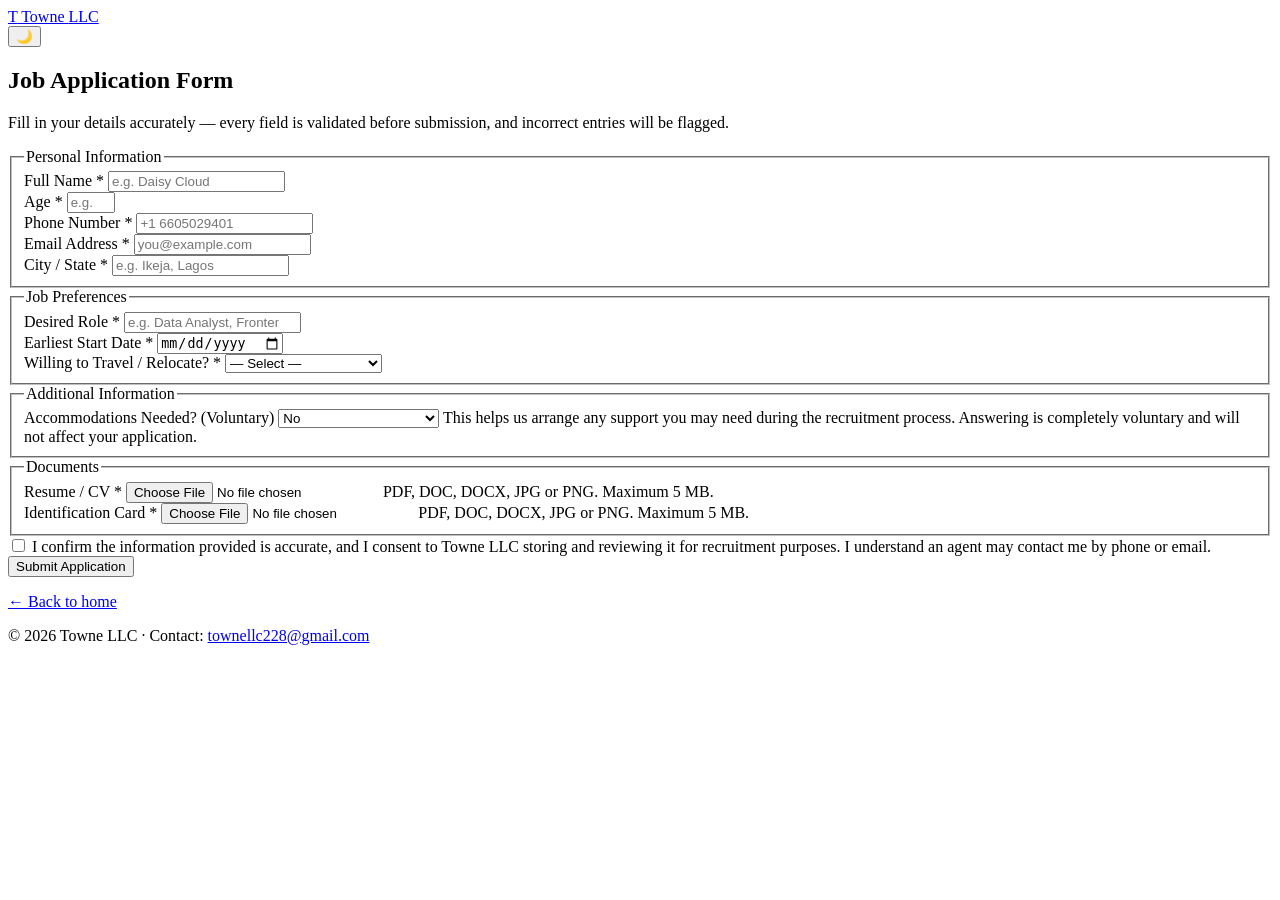
==== apply.html @ 591e6010 "Add files via upload" ====
<!DOCTYPE html>
<html lang="en">
<head>
    <meta charset="UTF-8">
    <meta name="viewport" content="width=device-width, initial-scale=1.0">
    <title>Apply — Towne LLC</title>
    <link rel="preconnect" href="https://fonts.googleapis.com">
    <link href="https://fonts.googleapis.com/css2?family=Inter:wght@400;500;600;700;800&display=swap" rel="stylesheet">
    <link rel="stylesheet" href="style.css">
</head>
<body class="apply-page">

    <nav class="navbar">
        <a href="index.html" class="nav-brand">
            <span class="brand-mark small">T</span>
            Towne <span class="accent">LLC</span>
        </a>
        <div class="nav-actions">
            <button id="themeToggle" class="theme-toggle-inline" aria-label="Toggle dark mode">🌙</button>
        </div>
    </nav>

    <main class="form-page">
        <div class="form-card">
            <h2>Job Application Form</h2>
            <p class="form-sub">
                Fill in your details accurately — every field is validated before
                submission, and incorrect entries will be flagged.
            </p>

            <form id="regForm" novalidate>

                <fieldset>
                    <legend>Personal Information</legend>

                    <div class="field">
                        <label for="fullname">Full Name <span class="req">*</span></label>
                        <input type="text" id="fullname" name="fullname" placeholder="e.g. Daisy Cloud" autocomplete="name">
                        <span class="error-msg" data-error-for="fullname"></span>
                    </div>

                    <div class="row-2">
                        <div class="field">
                            <label for="age">Age <span class="req">*</span></label>
                            <input type="number" id="age" name="age" min="18" max="90" placeholder="e.g. 25">
                            <span class="error-msg" data-error-for="age"></span>
                        </div>
                        <div class="field">
                            <label for="phone">Phone Number <span class="req">*</span></label>
                            <input type="tel" id="phone" name="phone" placeholder="+1 6605029401" autocomplete="tel">
                            <span class="error-msg" data-error-for="phone"></span>
                        </div>
                    </div>

                    <div class="field">
                        <label for="email">Email Address <span class="req">*</span></label>
                        <input type="email" id="email" name="email" placeholder="you@example.com" autocomplete="email">
                        <span class="error-msg" data-error-for="email"></span>
                    </div>

                    <div class="field">
                        <label for="citystate">City / State <span class="req">*</span></label>
                        <input type="text" id="citystate" name="citystate" placeholder="e.g. Ikeja, Lagos" autocomplete="address-level2">
                        <span class="error-msg" data-error-for="citystate"></span>
                    </div>
                </fieldset>

                <fieldset>
                    <legend>Job Preferences</legend>

                    <div class="field">
                        <label for="role">Desired Role <span class="req">*</span></label>
                        <input type="text" id="role" name="role" placeholder="e.g. Data Analyst, Frontend Developer" list="roleSuggestions">
                        <datalist id="roleSuggestions">
                            <option value="Frontend Developer"></option>
                            <option value="Backend Developer"></option>
                            <option value="Full-Stack Developer"></option>
                            <option value="Data Analyst"></option>
                            <option value="Accountant"></option>
                            <option value="Administrative Officer"></option>
                            <option value="Customer Service Representative"></option>
                            <option value="Sales / Marketing Officer"></option>
                            <option value="Human Resources Officer"></option>
                            <option value="Graphic Designer"></option>
                            <option value="Other (specify)"></option>
                        </datalist>
                        <span class="error-msg" data-error-for="role"></span>
                    </div>

                    <div class="row-2">
                        <div class="field">
                            <label for="startDate">Earliest Start Date <span class="req">*</span></label>
                            <input type="date" id="startDate" name="startDate">
                            <span class="error-msg" data-error-for="startDate"></span>
                        </div>
                        <div class="field">
                            <label for="travel">Willing to Travel / Relocate? <span class="req">*</span></label>
                            <select id="travel" name="travel">
                                <option value="">— Select —</option>
                                <option value="Yes, fully">Yes, fully</option>
                                <option value="Within my country only">Within my country only</option>
                                <option value="No">No</option>
                            </select>
                            <span class="error-msg" data-error-for="travel"></span>
                        </div>
                    </div>
                </fieldset>

                <fieldset>
                    <legend>Additional Information</legend>

                    <div class="field">
                        <label for="accommodations">
                            Accommodations Needed? <span class="voluntary">(Voluntary)</span>
                        </label>
                        <select id="accommodations" name="accommodations">
                            <option value="No">No</option>
                            <option value="Yes (specified below)">Yes — I'll specify below</option>
                            <option value="Prefer not to say">Prefer not to say</option>
                        </select>
                        <span class="field-note">
                            This helps us arrange any support you may need during the
                            recruitment process. Answering is completely voluntary and
                            will not affect your application.
                        </span>
                    </div>

                    <div class="field" id="accomDetailField" hidden>
                        <label for="accomDetail">Please describe the accommodation needed</label>
                        <input type="text" id="accomDetail" name="accomDetail" placeholder="e.g. wheelchair-accessible interview venue">
                        <span class="error-msg" data-error-for="accomDetail"></span>
                    </div>
                </fieldset>

                <fieldset>
                    <legend>Documents</legend>

                    <div class="field">
                        <label for="resume">Resume / CV <span class="req">*</span></label>
                        <input type="file" id="resume" name="resume" accept=".pdf,.doc,.docx,.jpg,.jpeg,.png">
                        <span class="field-note">PDF, DOC, DOCX, JPG or PNG. Maximum 5 MB.</span>
                        <span class="error-msg" data-error-for="resume"></span>
                    </div>

                    <div class="field">
                        <label for="id">Identification Card <span class="req">*</span></label>
                        <input type="file" id="id" name="id" accept=".pdf,.doc,.docx,.jpg,.jpeg,.png">
                        <span class="field-note">PDF, DOC, DOCX, JPG or PNG. Maximum 5 MB.</span>
                        <span class="error-msg" data-error-for="id"></span>
                    </div>
                </fieldset>

                <div class="field checkbox-field">
                    <label class="checkbox-label">
                        <input type="checkbox" id="consent" name="consent">
                        <span>I confirm the information provided is accurate, and I consent to
                        Towne LLC storing and reviewing it for recruitment purposes.
                        I understand an agent may contact me by phone or email.</span>
                    </label>
                    <span class="error-msg" data-error-for="consent"></span>
                </div>

                <button type="submit" id="submitBtn" class="btn-primary btn-full">Submit Application</button>
            </form>

            <div id="successBanner" class="success-banner" hidden>
                ✅ <strong>Application submitted!</strong> Your details, resume and ID
                have been received. Our agency will message you once your information is
                confirmed and matched with an opening. Keep your phone and email reachable.
            </div>

            <div id="errorBanner" class="success-banner" hidden style="background:var(--error);color:#fff;">
                ⚠️ <strong>Submission failed.</strong> <span id="errorMsg"></span>
            </div>

            <p class="back-link"><a href="index.html">← Back to home</a></p>
        </div>
    </main>

    <footer class="footer footer-simple">
        <span>© 2026 Towne LLC · Contact: <a href="mailto:townellc228@gmail.com">townellc228@gmail.com</a></span>
    </footer>

    <script src="function.js"></script>
</body>
</html>
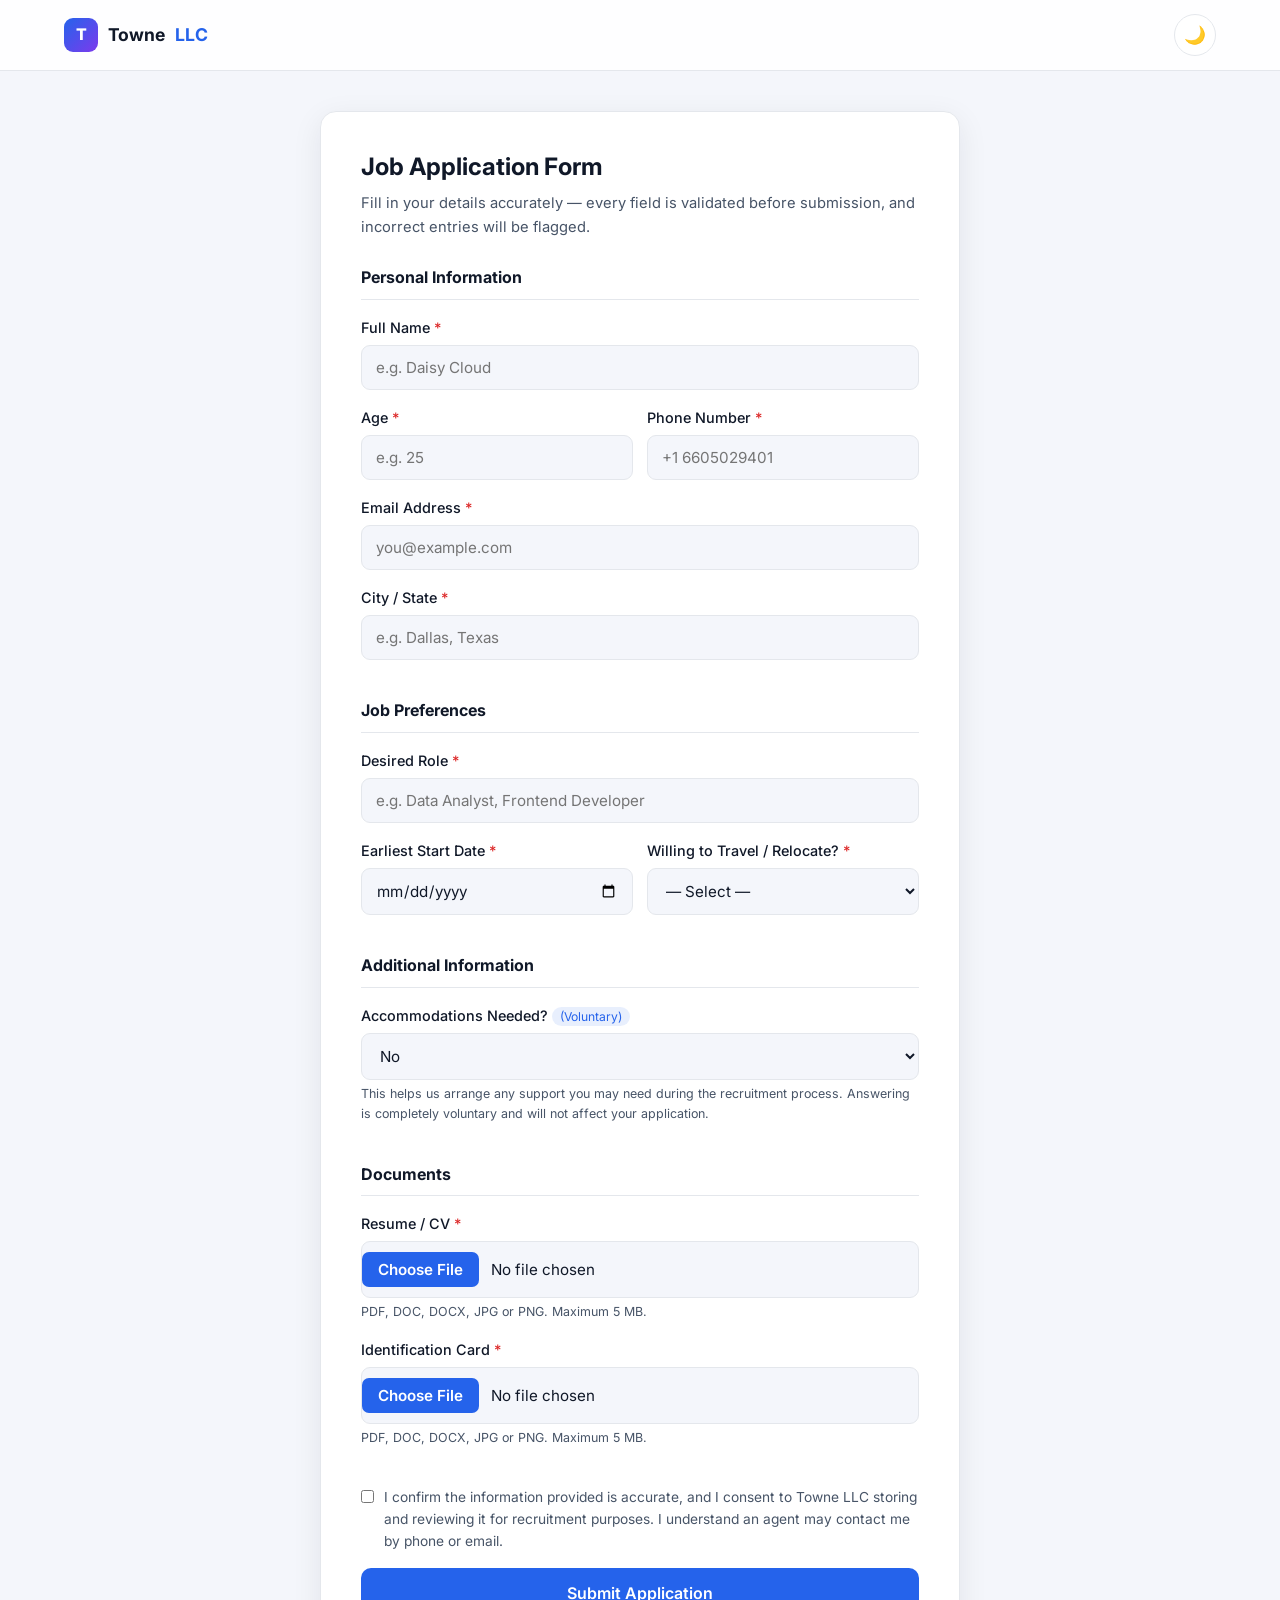
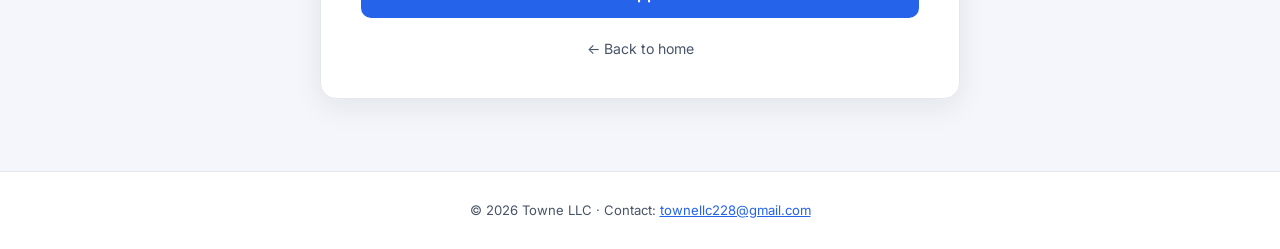
==== commit 91242278: "Update apply.html" ====
--- a/apply.html
+++ b/apply.html
@@ -60,7 +60,7 @@
 
                     <div class="field">
                         <label for="citystate">City / State <span class="req">*</span></label>
-                        <input type="text" id="citystate" name="citystate" placeholder="e.g. Ikeja, Lagos" autocomplete="address-level2">
+                        <input type="text" id="citystate" name="citystate" placeholder="e.g. Dallas, Texas" autocomplete="address-level2">
                         <span class="error-msg" data-error-for="citystate"></span>
                     </div>
                 </fieldset>
--- a/style.css
+++ b/style.css
@@ -0,0 +1,342 @@
+/* ================= TOKENS ================= */
+:root {
+    /* ── SWAP YOUR BACKGROUND IMAGE / GIF HERE ──
+       Use a URL or a local file, e.g.: url("images/office.jpg") */
+    --hero-img: url("https://images.unsplash.com/photo-1522071820081-009f0129c71c?auto=format&fit=crop&w=1920&q=80");
+
+    --bg: #f4f6fb;
+    --bg-card: #ffffff;
+    --bg-alt: #eef1f7;
+    --text: #101828;
+    --text-soft: #475467;
+    --accent: #2563eb;
+    --accent-hover: #1d4ed8;
+    --accent-2: #7c3aed;
+    --border: #e4e7ec;
+    --error: #dc2626;
+    --success: #16a34a;
+    --orb-opacity: 0.25;
+    --shadow: 0 8px 30px rgba(16, 24, 40, 0.08);
+}
+[data-theme="dark"] {
+    --bg: #0b1120;
+    --bg-card: #151d2e;
+    --bg-alt: #0f1729;
+    --text: #f1f5f9;
+    --text-soft: #94a3b8;
+    --accent: #3b82f6;
+    --accent-hover: #60a5fa;
+    --accent-2: #8b5cf6;
+    --border: #26324a;
+    --error: #f87171;
+    --success: #4ade80;
+    --orb-opacity: 0.15;
+    --shadow: 0 8px 30px rgba(0, 0, 0, 0.4);
+}
+
+/* ================= BASE ================= */
+* { margin: 0; padding: 0; box-sizing: border-box; }
+body {
+    font-family: 'Inter', Arial, sans-serif;
+    background: var(--bg);
+    color: var(--text);
+    line-height: 1.6;
+    min-height: 100vh;
+    transition: background .3s, color .3s;
+}
+.accent { color: var(--accent); }
+
+/* ================= NAVBAR ================= */
+.navbar {
+    position: sticky; top: 0; z-index: 100;
+    display: flex; align-items: center; justify-content: space-between;
+    padding: 14px 5%;
+    background: color-mix(in srgb, var(--bg-card) 85%, transparent);
+    backdrop-filter: blur(12px);
+    -webkit-backdrop-filter: blur(12px);
+    border-bottom: 1px solid var(--border);
+}
+.nav-brand {
+    display: flex; align-items: center; gap: 10px;
+    font-weight: 700; font-size: 1.1rem;
+    text-decoration: none; color: var(--text);
+}
+.brand-mark {
+    width: 44px; height: 44px; border-radius: 12px;
+    background: linear-gradient(135deg, var(--accent), var(--accent-2));
+    color: #fff; font-weight: 800; font-size: 1.3rem;
+    display: flex; align-items: center; justify-content: center;
+}
+.brand-mark.small { width: 34px; height: 34px; border-radius: 9px; font-size: 1rem; }
+.nav-actions { display: flex; align-items: center; gap: 12px; }
+.theme-toggle-inline {
+    width: 42px; height: 42px; border-radius: 50%;
+    border: 1px solid var(--border); background: var(--bg-card);
+    font-size: 1.1rem; cursor: pointer;
+    transition: transform .2s;
+}
+.theme-toggle-inline:hover { transform: scale(1.1) rotate(15deg); }
+.btn-nav { padding: 10px 22px; font-size: .92rem; }
+
+/* ================= HERO ================= */
+.hero {
+    position: relative;
+    min-height: 88vh;
+    display: flex; align-items: center;
+    background-image: var(--hero-img);
+    background-size: cover;
+    background-position: center;
+    overflow: hidden;
+}
+.hero-overlay {
+    position: absolute; inset: 0;
+    background: linear-gradient(
+        100deg,
+        color-mix(in srgb, var(--bg) 92%, transparent) 0%,
+        color-mix(in srgb, var(--bg) 78%, transparent) 45%,
+        color-mix(in srgb, var(--bg) 35%, transparent) 100%
+    );
+}
+.hero-content {
+    position: relative; z-index: 1;
+    padding: 80px 5%;
+    max-width: 720px;
+    animation: rise .8s ease both;
+}
+.hero-eyebrow {
+    display: inline-block;
+    font-size: .8rem; font-weight: 600;
+    letter-spacing: .08em; text-transform: uppercase;
+    color: var(--accent);
+    background: rgba(37, 99, 235, .1);
+    padding: 6px 14px; border-radius: 20px;
+    margin-bottom: 20px;
+}
+.hero-title {
+    font-size: clamp(2.2rem, 5vw, 3.4rem);
+    font-weight: 900;
+    line-height: 1.12;
+    margin-bottom: 20px;
+    letter-spacing: -1px;
+}
+.hero-sub {
+    font-size: 1.08rem;
+    color: var(--text-soft);
+    max-width: 560px;
+    margin-bottom: 32px;
+}
+.hero-cta { display: flex; flex-direction: column; gap: 12px; align-items: flex-start; }
+.cta-note { font-size: .85rem; color: var(--text-soft); }
+
+.hero-stats {
+    list-style: none;
+    display: flex; gap: 40px;
+    margin-top: 44px; padding-top: 28px;
+    border-top: 1px solid var(--border);
+}
+.hero-stats li { display: flex; flex-direction: column; }
+.hero-stats strong { font-size: 1.5rem; font-weight: 800; color: var(--accent); }
+.hero-stats span { font-size: .85rem; color: var(--text-soft); }
+
+@keyframes rise { from { opacity: 0; transform: translateY(24px); } to { opacity: 1; transform: none; } }
+
+/* ================= SECTIONS (Landing) ================= */
+.section { padding: 72px 5%; }
+.section-alt { background: var(--bg-alt); }
+.section-inner { max-width: 1080px; margin: 0 auto; }
+.section-title { font-size: 1.8rem; font-weight: 800; text-align: center; margin-bottom: 8px; }
+.section-sub { text-align: center; color: var(--text-soft); margin-bottom: 44px; }
+
+/* Steps */
+.steps {
+    display: flex; align-items: stretch; gap: 12px;
+    justify-content: center;
+}
+.step-card {
+    flex: 1;
+    background: var(--bg-card);
+    border: 1px solid var(--border);
+    border-radius: 14px;
+    padding: 28px 24px;
+    box-shadow: var(--shadow);
+    transition: transform .2s, box-shadow .2s;
+}
+.step-card:hover { transform: translateY(-4px); box-shadow: 0 12px 32px rgba(16,24,40,.12); }
+.step-num {
+    width: 40px; height: 40px; border-radius: 50%;
+    background: linear-gradient(135deg, var(--accent), var(--accent-2));
+    color: #fff; font-weight: 800;
+    display: flex; align-items: center; justify-content: center;
+    margin-bottom: 16px;
+}
+.step-card h3 { font-size: 1.05rem; margin-bottom: 8px; }
+.step-card p { font-size: .9rem; color: var(--text-soft); }
+.step-arrow {
+    display: flex; align-items: center;
+    font-size: 1.4rem; color: var(--accent);
+    font-weight: 700;
+}
+
+/* Trust cards */
+.trust-grid { display: grid; grid-template-columns: repeat(3, 1fr); gap: 20px; }
+.trust-card {
+    background: var(--bg-card);
+    border: 1px solid var(--border);
+    border-radius: 14px;
+    padding: 30px 26px;
+    box-shadow: var(--shadow);
+}
+.trust-icon { font-size: 1.8rem; display: block; margin-bottom: 14px; }
+.trust-card h3 { font-size: 1.05rem; margin-bottom: 8px; }
+.trust-card p { font-size: .9rem; color: var(--text-soft); }
+
+/* Final CTA */
+.final-cta {
+    background: linear-gradient(135deg, var(--accent), var(--accent-2));
+    text-align: center;
+}
+.final-cta h2 { color: #fff; font-size: 2rem; font-weight: 800; margin-bottom: 8px; }
+.final-cta p { color: rgba(255,255,255,.85); margin-bottom: 26px; }
+.final-cta .btn-primary { background: #fff; color: var(--accent); }
+.final-cta .btn-primary:hover { background: #f0f4ff; box-shadow: 0 8px 24px rgba(0,0,0,.2); }
+
+/* ================= FOOTER ================= */
+.footer {
+    border-top: 1px solid var(--border);
+    padding: 28px 5%;
+    background: var(--bg-card);
+}
+.footer-inner {
+    max-width: 1080px; margin: 0 auto;
+    display: flex; align-items: center; justify-content: space-between;
+    gap: 16px; flex-wrap: wrap;
+}
+.footer-tag { font-size: .8rem; color: var(--text-soft); margin-top: 4px; }
+.footer-right {
+    display: flex; flex-direction: column; align-items: flex-end; gap: 4px;
+    font-size: .82rem; color: var(--text-soft);
+}
+.footer-right a { color: var(--accent); text-decoration: none; }
+.footer-simple {
+    text-align: center; font-size: .82rem; color: var(--text-soft);
+}
+.footer-simple a { color: var(--accent); }
+
+/* ================= BUTTONS ================= */
+.btn-primary {
+    display: inline-block;
+    background: var(--accent); color: #fff;
+    border: none; border-radius: 10px;
+    font-weight: 600; cursor: pointer;
+    text-decoration: none; text-align: center;
+    font-family: inherit;
+    transition: background .15s, transform .1s, box-shadow .15s;
+}
+.btn-primary:hover { background: var(--accent-hover); transform: translateY(-2px); box-shadow: 0 6px 18px rgba(37,99,235,.35); }
+.btn-primary:disabled { opacity: .6; cursor: not-allowed; transform: none; box-shadow: none; }
+.btn-xl { padding: 16px 40px; font-size: 1.08rem; }
+.btn-full { width: 100%; padding: 15px; font-size: 1rem; margin-top: 8px; }
+.arrow { display: inline-block; transition: transform .2s; }
+.btn-primary:hover .arrow { transform: translateX(4px); }
+
+/* ================= FORM PAGE ================= */
+.form-page { display: flex; justify-content: center; padding: 40px 20px 72px; }
+.form-card {
+    background: var(--bg-card);
+    border: 1px solid var(--border);
+    border-radius: 16px;
+    box-shadow: var(--shadow);
+    padding: 36px 40px;
+    max-width: 640px; width: 100%;
+    animation: rise .6s ease both;
+}
+.form-card h2 { font-size: 1.5rem; margin-bottom: 6px; }
+.form-sub { color: var(--text-soft); font-size: .92rem; margin-bottom: 26px; }
+
+form fieldset { border: none; margin-bottom: 22px; }
+form legend {
+    font-weight: 700; font-size: 1rem;
+    padding-bottom: 8px; margin-bottom: 16px;
+    border-bottom: 1.5px solid var(--border);
+    width: 100%;
+}
+.row-2 { display: grid; grid-template-columns: 1fr 1fr; gap: 14px; }
+.field { margin-bottom: 16px; }
+label { display: block; font-weight: 500; font-size: .9rem; margin-bottom: 6px; }
+.req { color: var(--error); }
+.voluntary {
+    font-weight: 400; font-size: .76rem;
+    background: rgba(37,99,235,.1); color: var(--accent);
+    padding: 2px 8px; border-radius: 10px;
+}
+
+input[type="text"], input[type="tel"], input[type="email"],
+input[type="number"], input[type="date"], select, input[type="file"] {
+    width: 100%;
+    padding: 12px 14px;
+    border: 1.5px solid var(--border);
+    border-radius: 9px;
+    background: var(--bg);
+    color: var(--text);
+    font-size: .95rem;
+    font-family: inherit;
+    outline: none;
+    transition: border-color .15s, box-shadow .15s;
+}
+input:focus, select:focus { border-color: var(--accent); box-shadow: 0 0 0 3px rgba(37,99,235,.15); }
+input[type="date"] { color-scheme: light; }
+[data-theme="dark"] input[type="date"] { color-scheme: dark; }
+input[type="file"] { padding: 10px 0; }
+input[type="file"]::file-selector-button {
+    background: var(--accent); color: #fff;
+    border: none; border-radius: 7px;
+    padding: 8px 16px; margin-right: 12px;
+    font-family: inherit; font-weight: 600; cursor: pointer;
+}
+
+.field.invalid input, .field.invalid select { border-color: var(--error); }
+.field.valid input, .field.valid select { border-color: var(--success); }
+.error-msg { display: none; color: var(--error); font-size: .8rem; margin-top: 5px; }
+.error-msg.show { display: block; animation: shake .3s; }
+@keyframes shake {
+    0%, 100% { transform: translateX(0); }
+    25% { transform: translateX(-4px); } 75% { transform: translateX(4px); }
+}
+.field-note { display: block; font-size: .78rem; color: var(--text-soft); margin-top: 4px; }
+
+.checkbox-field { margin: 20px 0 8px; }
+.checkbox-label {
+    display: flex; gap: 10px; align-items: flex-start;
+    font-weight: 400; font-size: .86rem;
+    color: var(--text-soft); cursor: pointer;
+}
+.checkbox-label input { width: auto; margin-top: 4px; }
+
+.success-banner {
+    background: rgba(22,163,74,.1);
+    border: 1.5px solid var(--success);
+    border-radius: 10px;
+    padding: 16px 18px;
+    font-size: .92rem;
+    margin-bottom: 22px;
+    animation: rise .4s ease both;
+}
+
+.back-link { text-align: center; margin-top: 18px; }
+.back-link a { color: var(--text-soft); text-decoration: none; font-size: .88rem; }
+.back-link a:hover { color: var(--accent); }
+
+/* ================= RESPONSIVE ================= */
+@media (max-width: 900px) {
+    .steps { flex-direction: column; }
+    .step-arrow { justify-content: center; transform: rotate(90deg); }
+    .trust-grid { grid-template-columns: 1fr; }
+}
+@media (max-width: 640px) {
+    .hero { min-height: 78vh; }
+    .hero-content { padding: 56px 6%; }
+    .hero-stats { gap: 24px; }
+    .form-card { padding: 28px 22px; }
+    .row-2 { grid-template-columns: 1fr; gap: 0; }
+    .footer-right { align-items: flex-start; }
+}
